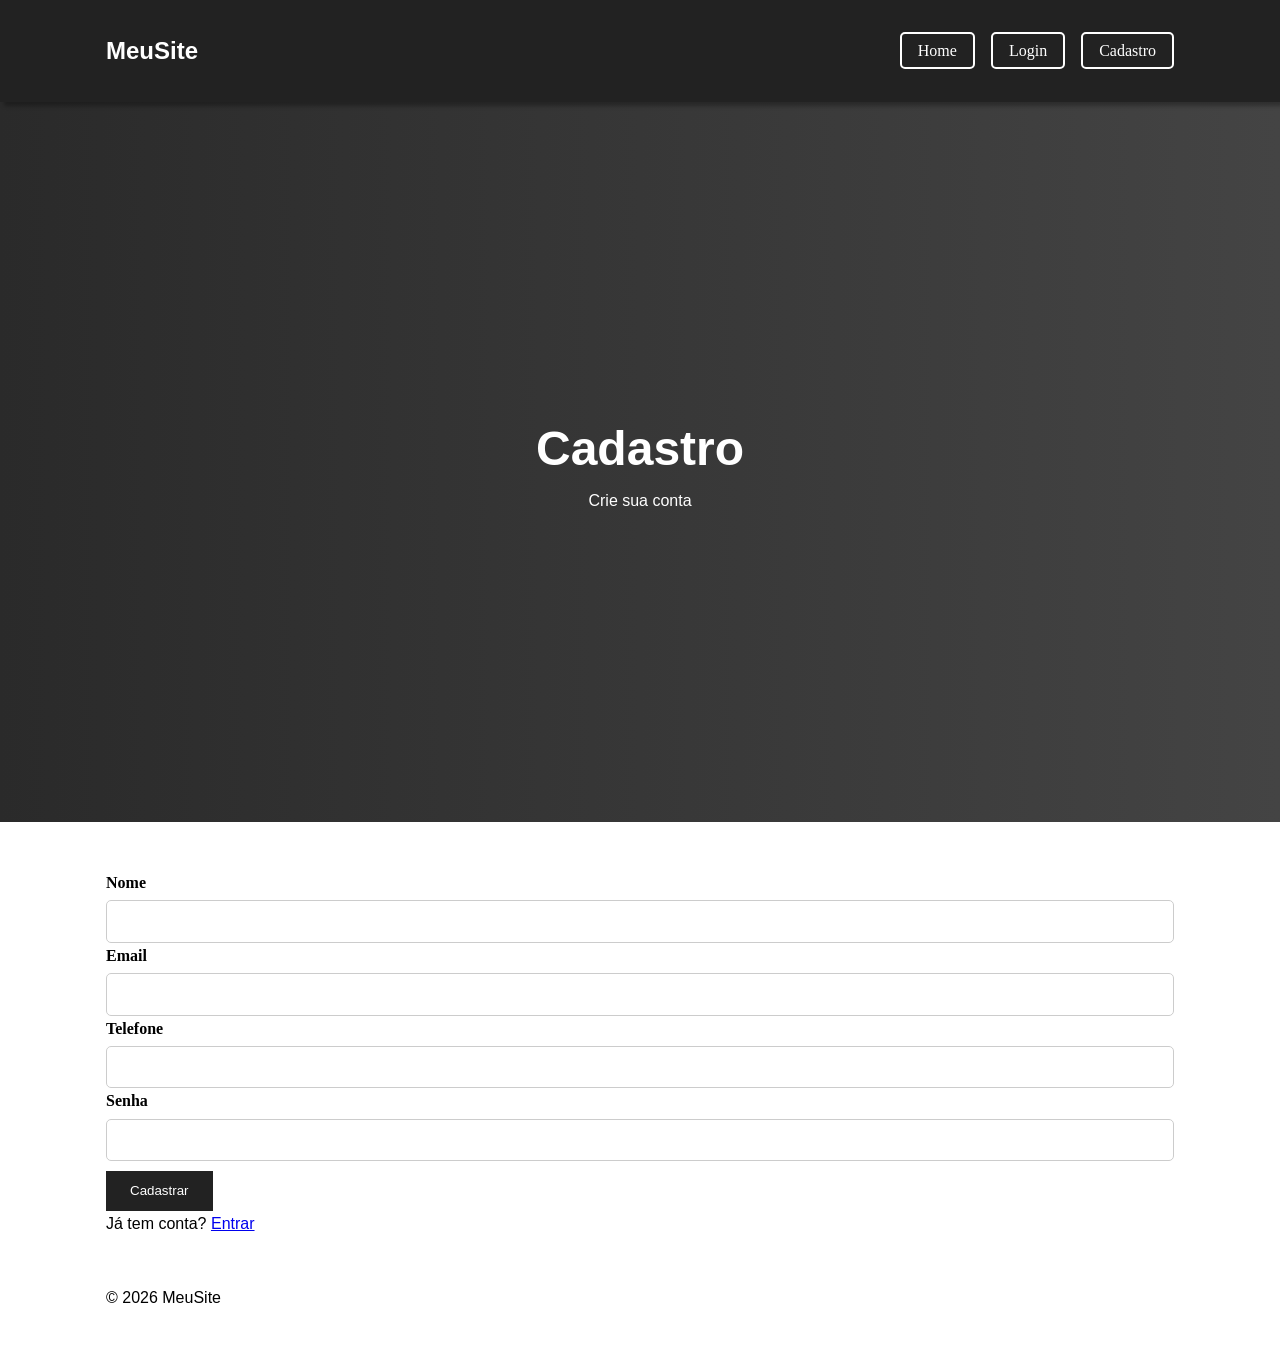
==== pages/cadastro.html @ da14b8b0 "Adicionando uma animação bem leve para o section, e a implementação de cadastro e login." ====
<!DOCTYPE html>
<html lang="pt-BR">
<head>
  <meta charset="UTF-8">
  <meta name="viewport" content="width=device-width, initial-scale=1.0">
  <title>Cadastro - MeuSite</title>
  <link rel="stylesheet" href="../css/style.css">
  <link rel="stylesheet" href="../css/contato.css">
</head>

<body>

<header>
  <nav class="navbar">
    <div class="container">
    <h1 class="logo">MeuSite</h1>

    <div class="menu-toggle" onclick="toggleMenu()">☰</div>

    <ul class="menu">
      <li><a href="../index.html" class="btn">Home</a></li>
      <li><a href="login.html" class="btn">Login</a></li>
      <li><a href="cadastro.html" class="btn active">Cadastro</a></li>
    </ul>
    </div>
  </nav>
</header>

<main>

  <section class="hero">
    <div class="container">
      <h2>Cadastro</h2>
      <p>Crie sua conta</p>
    </div>
  </section>

  <section class="contato">
    <div class="container">

      <form class="form-cadastro">

        <div class="form-group">
          <label>Nome</label>
          <input type="text" id="cad-nome" required>
        </div>

        <div class="form-group">
          <label>Email</label>
          <input type="email" id="cad-email" required>
        </div>

        <div class="form-group">
          <label>Telefone</label>
          <input type="tel" id="cad-telefone" required>
        </div>

        <div class="form-group">
          <label>Senha</label>
          <input type="password" id="cad-senha" required>
        </div>

        <button type="submit">Cadastrar</button>

        <p>Já tem conta? <a href="login.html">Entrar</a></p>

      </form>

    </div>
  </section>

</main>

<footer>
  <div class="container">
    <p>© 2026 MeuSite</p>
  </div>
</footer>

<script src="../js/script.js"></script>
</body>
</html>
---- css/style.css ----
:root {
  --primary: #222;
  --secondary: #f4f4f4;
} 

/* RESET */
* {
  margin: 0;
  padding: 0;
  box-sizing: border-box;
}

body {
  line-height: 1.6;
}

h1, h2 {
  font-family: "Montserrat", sans-serif;
}

p {
  font-family: "Roboto", sans-serif;
  font-weight: 400;
}

.h2-h {
  color: #ffffff;
}

.h2-p {
  color: #3c3b3b;
}

.h2-cta {
  color: #ffffff;
}

.p-h {
  color: #ffffff;
}

/* ANIMACAO LEVE DO CONTEUDO DAS SECOES */
section > .container {
  animation: sectionFadeIn 0.6s ease both;
  will-change: transform, opacity;
}

@keyframes sectionFadeIn {
  from {
    opacity: 0;
    transform: translateY(20px);
  }
  to {
    opacity: 1;
    transform: translateY(0);
  }
}

/* CONTAINER */
.container {
  justify-content: space-between;
  align-items: center;
  max-width: 1100px;
  min-height: 70px;
  margin: auto;
  padding: 0 1rem;
}

/* NAVBAR */
.navbar {
  padding: 1rem;
  position: relative;
  top: 0;
  z-index: 1000;
  background: #222;
  box-shadow: 4px 4px 4px rgba(0.3,0.3,0.3,0.3);
  color: #fff;
  width: 100%;
  
}

/* 👇 ESSA PARTE É A CHAVE */
.navbar .container {
  display: flex;
  justify-content: space-between;
  align-items: center;
}

/* garante que o menu fique horizontal */
.menu {
  display: flex;
  gap: 1rem;
  align-items: center;
}

.menu li {
  list-style: none;
}

.btn {
  padding: 0.5rem 1rem;
  background-color: transparent;
  border: 2px solid white;
  color: white;
  text-decoration: none;
  border-radius: 5px;
  transition: all 0.3s ease;
}

.btn:hover {
  background-color: white;
  color: black;
  transform: scale(1.05);
}

/* BOTÃO PADRÃO */
button {
  margin-top: 0.6rem;
  padding: 0.8rem 1.5rem;
  background: #222;
  color: white;
  border: none;
  transition: all 0.3s ease;
  cursor: pointer;
}

button:hover {
  background: #444;
  transform: scale(1.05);
}

/* HERO */
.hero {
  height: 80vh;
  display: flex;
  align-items: center;
  justify-content: center;
  background: #f4f4f4;
  background: linear-gradient(to right, #2a2a2a, #444);
  color: white;
}

.hero .container {  
  flex-direction: column;
  text-align: center;
}

.hero h2 {
  font-size: clamp(1.5rem, 5vw, 3rem);
}

/* CARDS (reutilizado em várias páginas) */
.cards {
  display: flex;
  gap: 1rem;
}

.card {
  flex: 1;
  padding: 1rem;
  background: #ddd;
  text-align: center;
  transition: transform 0.3s, box-shadow 0.3s;
}

.card:hover {
  transform: translateY(-5px);
  box-shadow: 0 5px 15px rgba(0,0,0,0.2);
}

/* CTA */
.cta {
  display: inline-block;
  margin-top: 1rem;
  margin-bottom: 1rem;
  padding: 0.5rem 1rem;
  background: #222;
  color: white;
  border: 2px solid;
  text-decoration: none;
  transition: all 0.3s ease;
}

.cta:hover {
  background: white;
  color: black;
}

/* RESPONSIVO */
.menu-toggle {
  display: none;
  font-size: 2rem;
  cursor: pointer;
  background: none;
  border: none;
  color: white;
}

@media (max-width: 768px) {

  .cards {
    flex-direction: column;
  }

  .menu {
    flex-direction: column;
    position: absolute;
    top: 70px;
    right: 10px;
    width: 220px;
    background: #222;
    padding: 1rem;
    opacity: 0;
    pointer-events: none;
  }

  .menu.active {
    opacity: 1;
    pointer-events: auto;
  }

  .menu-toggle {
    display: block;
  }
}
---- css/contato.css ----
.contato {
  padding: 3rem 0;
}

.form-contato {
  max-width: 600px;
  margin: auto;
  display: flex;
  flex-direction: column;
  gap: 1rem;
}

.form-group {
  display: flex;
  flex-direction: column;
}

.form-group label {
  margin-bottom: 0.3rem;
  font-weight: bold;
}

.form-group input,
.form-group textarea {
  padding: 0.7rem;
  border: 1px solid #ccc;
  border-radius: 5px;
  font-size: 1rem;
}

.form-group input:focus,
.form-group textarea:focus {
  outline: none;
  border-color: #222;
}
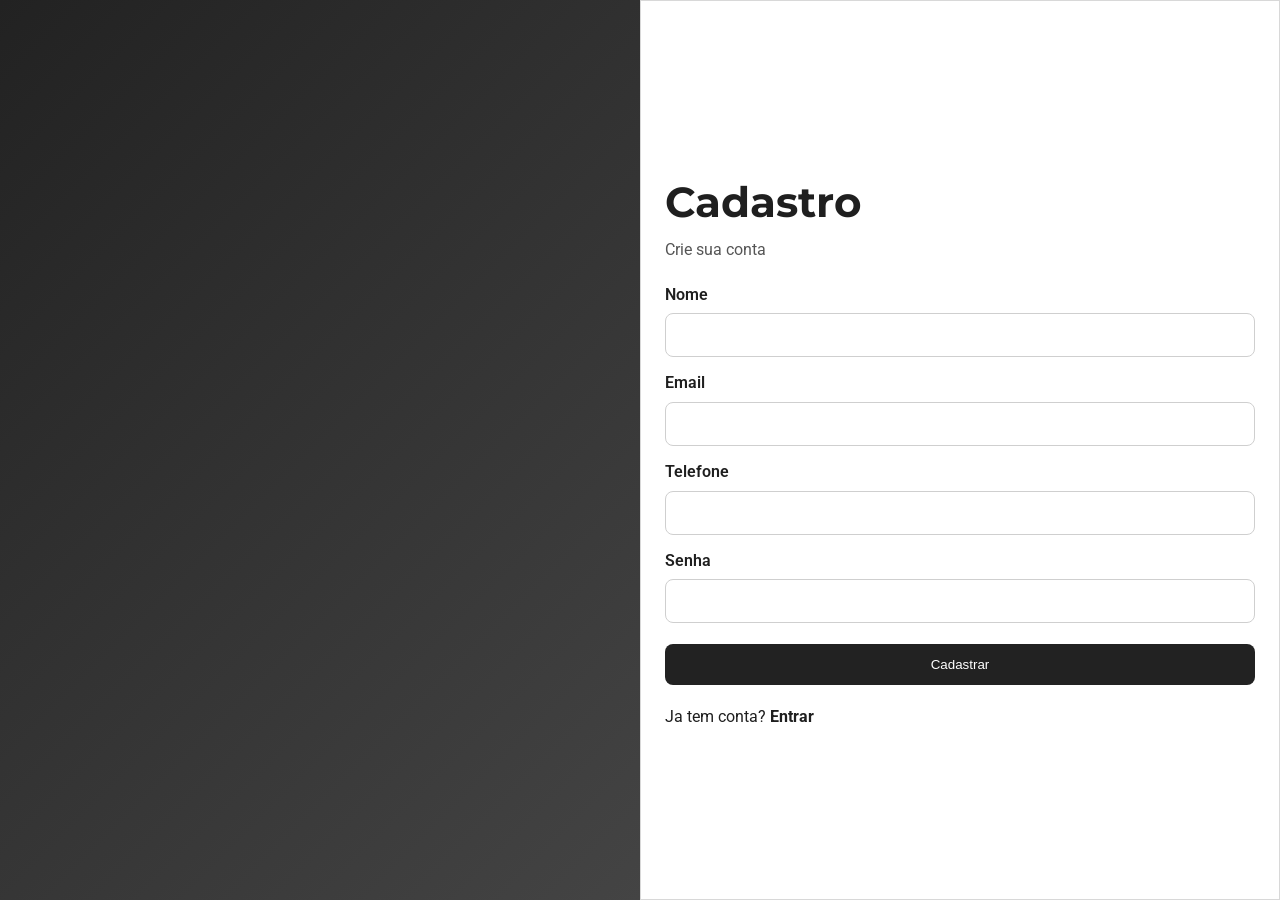
==== commit 139602a4: "Personalização do layout das páginas de login e cadastro." ====
--- a/pages/cadastro.html
+++ b/pages/cadastro.html
@@ -1,82 +1,53 @@
-<!DOCTYPE html>
+﻿<!DOCTYPE html>
 <html lang="pt-BR">
 <head>
   <meta charset="UTF-8">
   <meta name="viewport" content="width=device-width, initial-scale=1.0">
   <title>Cadastro - MeuSite</title>
-  <link rel="stylesheet" href="../css/style.css">
-  <link rel="stylesheet" href="../css/contato.css">
+  <link rel="stylesheet" href="../css/auth.css">
 </head>
 
 <body>
 
-<header>
-  <nav class="navbar">
-    <div class="container">
-    <h1 class="logo">MeuSite</h1>
+<main>
+  <section class="auth-page">
+    <div class="auth-shell">
+      <div class="auth-panel"></div>
+      <div class="auth-form-side">
+        <div class="auth-copy">
+          <h2>Cadastro</h2>
+          <p>Crie sua conta</p>
+        </div>
 
-    <div class="menu-toggle" onclick="toggleMenu()">☰</div>
+        <form class="auth-form">
+          <div class="form-group">
+            <label>Nome</label>
+            <input type="text" id="cad-nome" required>
+          </div>
 
-    <ul class="menu">
-      <li><a href="../index.html" class="btn">Home</a></li>
-      <li><a href="login.html" class="btn">Login</a></li>
-      <li><a href="cadastro.html" class="btn active">Cadastro</a></li>
-    </ul>
-    </div>
-  </nav>
-</header>
+          <div class="form-group">
+            <label>Email</label>
+            <input type="email" id="cad-email" required>
+          </div>
 
-<main>
+          <div class="form-group">
+            <label>Telefone</label>
+            <input type="tel" id="cad-telefone" required>
+          </div>
 
-  <section class="hero">
-    <div class="container">
-      <h2>Cadastro</h2>
-      <p>Crie sua conta</p>
+          <div class="form-group">
+            <label>Senha</label>
+            <input type="password" id="cad-senha" required>
+          </div>
+
+          <button type="submit">Cadastrar</button>
+          <p>Ja tem conta? <a href="login.html">Entrar</a></p>
+        </form>
+      </div>
     </div>
   </section>
-
-  <section class="contato">
-    <div class="container">
-
-      <form class="form-cadastro">
-
-        <div class="form-group">
-          <label>Nome</label>
-          <input type="text" id="cad-nome" required>
-        </div>
-
-        <div class="form-group">
-          <label>Email</label>
-          <input type="email" id="cad-email" required>
-        </div>
-
-        <div class="form-group">
-          <label>Telefone</label>
-          <input type="tel" id="cad-telefone" required>
-        </div>
-
-        <div class="form-group">
-          <label>Senha</label>
-          <input type="password" id="cad-senha" required>
-        </div>
-
-        <button type="submit">Cadastrar</button>
-
-        <p>Já tem conta? <a href="login.html">Entrar</a></p>
-
-      </form>
-
-    </div>
-  </section>
-
 </main>
-
-<footer>
-  <div class="container">
-    <p>© 2026 MeuSite</p>
-  </div>
-</footer>
 
 <script src="../js/script.js"></script>
 </body>
-</html>+</html>
--- a/css/auth.css
+++ b/css/auth.css
@@ -0,0 +1,228 @@
+@import url("https://fonts.googleapis.com/css2?family=Montserrat:wght@400;600;700&family=Roboto:wght@400;500&display=swap");
+
+:root {
+  --theme-dark: #222;
+  --theme-dark-soft: #444;
+  --theme-light: #f4f4f4;
+  --text-dark: #1f1f1f;
+  --text-light: #ffffff;
+  --border: #d8d8d8;
+}
+
+* {
+  margin: 0;
+  padding: 0;
+  box-sizing: border-box;
+}
+
+html,
+body {
+  height: 100%;
+}
+
+body {
+  font-family: "Roboto", sans-serif;
+  color: var(--text-dark);
+  background: var(--theme-light);
+  line-height: 1.5;
+  display: flex;
+  flex-direction: column;
+  min-height: 100vh;
+}
+
+h1,
+h2 {
+  font-family: "Montserrat", sans-serif;
+}
+
+a {
+  color: inherit;
+}
+
+.container {
+  width: min(1100px, 100%);
+  margin: 0 auto;
+  padding: 0 1rem;
+}
+
+.navbar {
+  background: var(--theme-dark);
+  color: var(--text-light);
+  box-shadow: 0 4px 10px rgba(0, 0, 0, 0.25);
+  padding: 1rem 0;
+}
+
+.navbar .container {
+  display: flex;
+  align-items: center;
+  justify-content: space-between;
+  min-height: 70px;
+}
+
+.logo {
+  font-size: 1.5rem;
+}
+
+.menu {
+  display: flex;
+  gap: 1rem;
+  list-style: none;
+  align-items: center;
+}
+
+.btn {
+  padding: 0.5rem 1rem;
+  border: 2px solid var(--text-light);
+  border-radius: 6px;
+  text-decoration: none;
+  color: var(--text-light);
+  transition: all 0.2s ease;
+}
+
+.btn:hover,
+.btn.active {
+  background: var(--text-light);
+  color: var(--theme-dark);
+}
+
+.menu-toggle {
+  display: none;
+  font-size: 2rem;
+  color: var(--text-light);
+  cursor: pointer;
+}
+
+main {
+  flex: 1;
+  display: flex;
+  min-height: 0;
+}
+
+.auth-page {
+  width: 100%;
+  display: grid;
+  flex: 1;
+  min-height: 0;
+}
+
+.auth-shell {
+  width: 100%;
+  display: grid;
+  grid-template-columns: 1fr 1fr;
+  min-height: 100%;
+}
+
+.auth-panel {
+  width: 100%;
+  padding: 1.5rem;  
+  background: linear-gradient(135deg, var(--theme-dark), var(--theme-dark-soft));
+}
+
+.auth-form-side {
+  width: 100%;
+  background: #ffffff;
+  border: 1px solid var(--border);
+  padding: 1.5rem; 
+  display: flex;
+  flex-direction: column;
+  justify-content: center;
+}
+
+.auth-copy h2 {
+  font-size: clamp(1.8rem, 4vw, 2.6rem);
+  margin-bottom: 0.3rem;
+}
+
+.auth-copy p {
+  color: #555;
+  margin-bottom: 1.3rem;
+}
+
+.auth-form {
+  display: flex;
+  flex-direction: column;
+  gap: 0.9rem;
+}
+
+.form-group {
+  display: flex;
+  flex-direction: column;
+  gap: 0.4rem;
+}
+
+.form-group label {
+  font-weight: 600;
+}
+
+.form-group input {
+  padding: 0.75rem 0.8rem;
+  border: 1px solid #cfcfcf;
+  border-radius: 8px;
+  font-size: 1rem;
+}
+
+.form-group input:focus {
+  border-color: var(--theme-dark);
+  outline: none;
+}
+
+button {
+  margin-top: 0.4rem;
+  border: none;
+  border-radius: 8px;
+  background: var(--theme-dark);
+  color: var(--text-light);
+  padding: 0.8rem 1rem;
+  cursor: pointer;
+  transition: background 0.2s ease;
+}
+
+button:hover {
+  background: var(--theme-dark-soft);
+}
+
+.auth-form p {
+  margin-top: 0.4rem;
+}
+
+.auth-form p a {
+  font-weight: 700;
+  text-decoration: none;
+}
+
+footer {
+  display: none;
+}
+
+@media (max-width: 768px) {
+  .menu-toggle {
+    display: block;
+  }
+
+  .menu {
+    position: absolute;
+    top: 78px;
+    right: 16px;
+    width: 220px;
+    padding: 1rem;
+    border-radius: 8px;
+    background: var(--theme-dark);
+    flex-direction: column;
+    opacity: 0;
+    pointer-events: none;
+  }
+
+  .menu.active {
+    opacity: 1;
+    pointer-events: auto;
+  }
+
+  .auth-shell {
+    grid-template-columns: 1fr;
+    min-height: 100%;
+  }
+
+  .auth-form-side {
+    padding: 1.3rem;
+  }
+}
